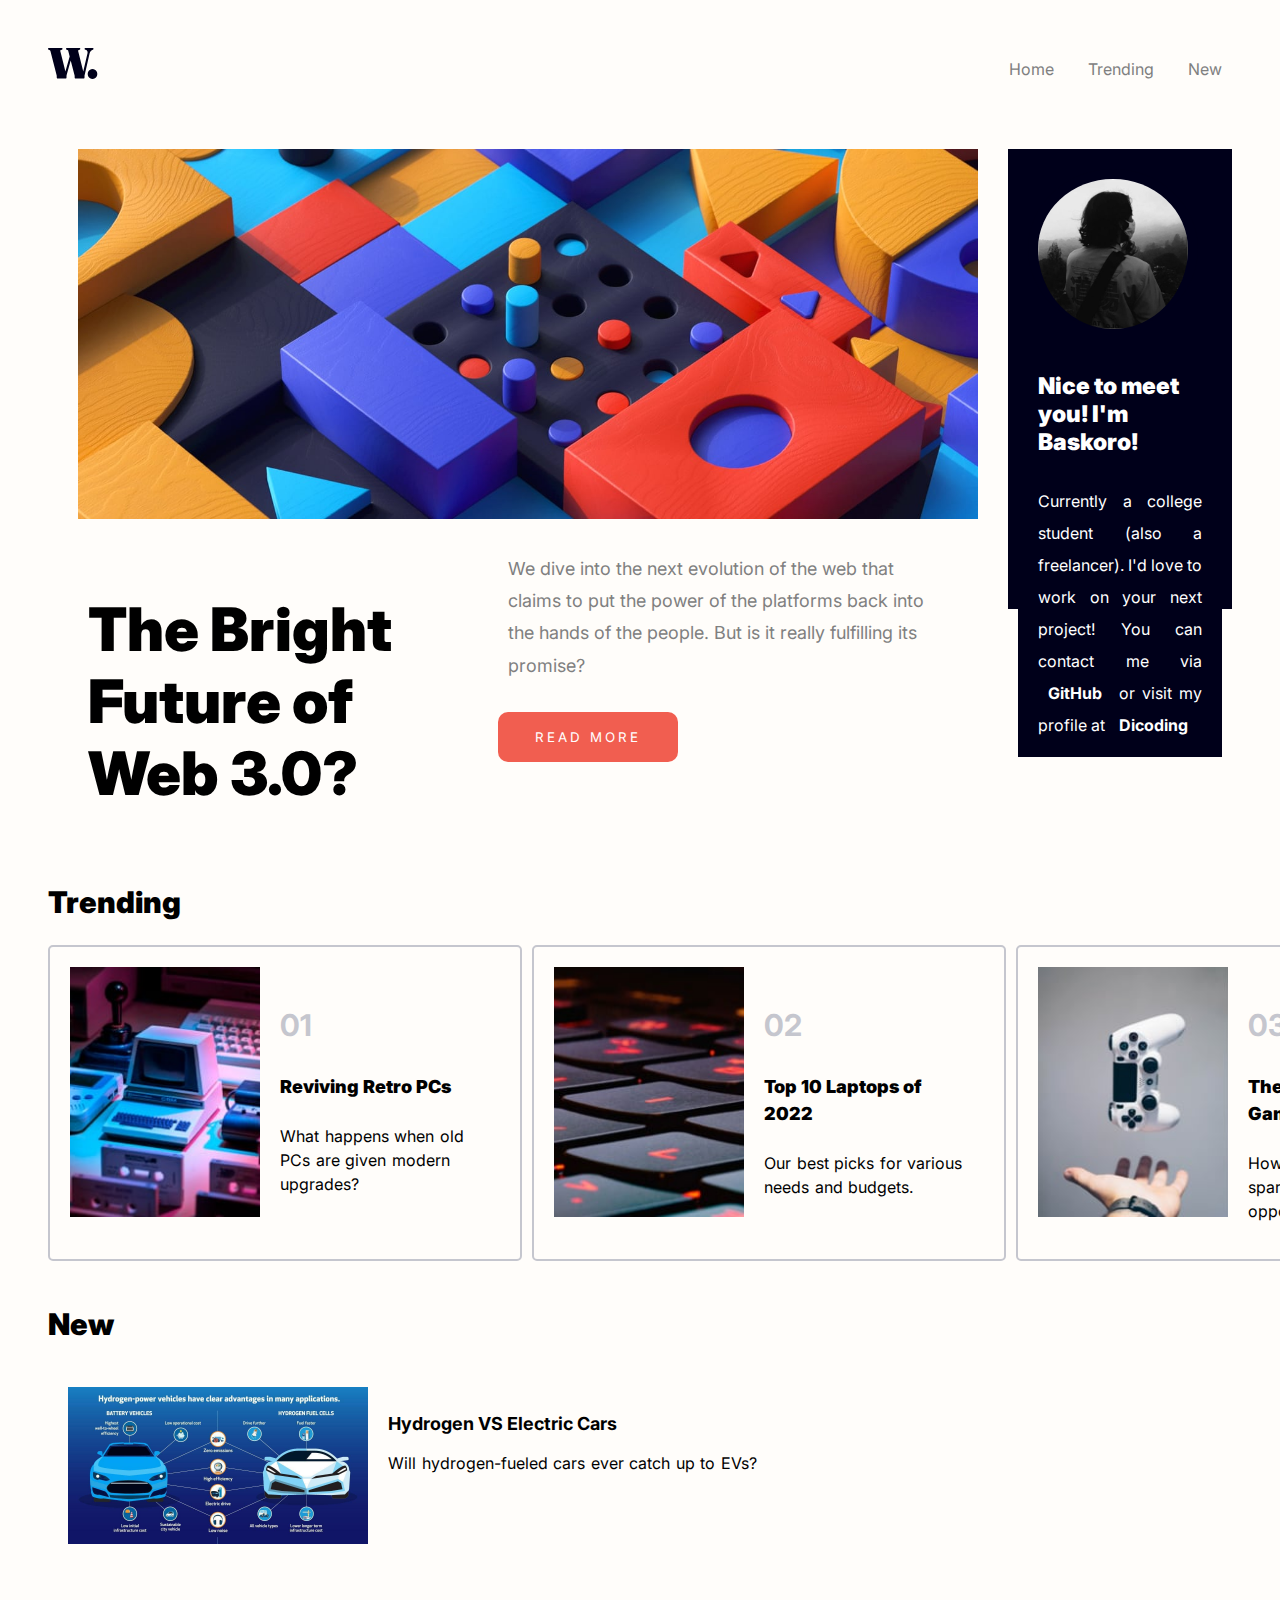
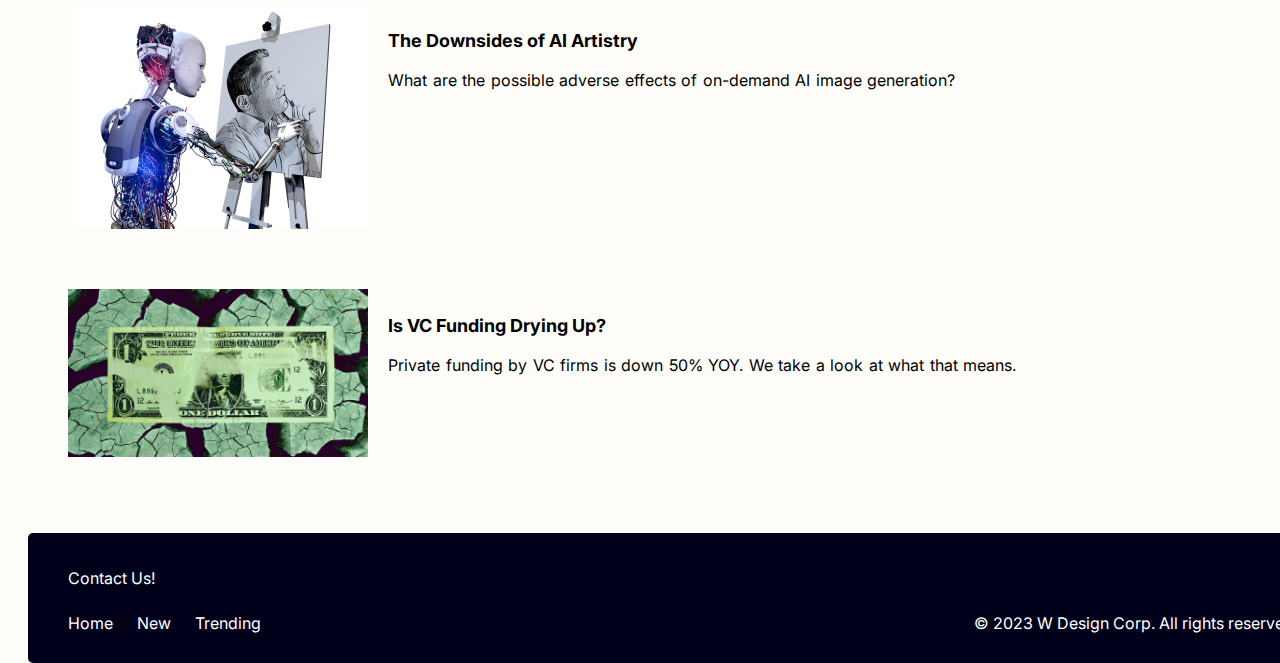
==== index.html @ 54cf7ea3 "first commit" ====
<!DOCTYPE html>
<html lang="en">
<head>
  <meta charset="UTF-8">
  <meta name="viewport" content="width=device-width, initial-scale=1.0">

  <link rel="stylesheet" href="./style.css">
  <link rel="icon" type="image/png" sizes="32x32" href="./assets/images/favicon-32x32.png">
  <link href="https://fonts.googleapis.com/css2?family=Inter:wght@100;200;300;400;500;600;700;800;900&display=swap" rel="stylesheet">
  
  <title>News Homepage</title>
</head>
<body>

  <header>
    <img src="assets\images\logo.svg" alt="Logo for company">
    <nav>
      <a href="#">Home</a>
      <a href="#trendingArticleSection">Trending</a>
      <a href="#newArticleSection">New</a>
    </nav>
  </header>

  <main>
    <div class="topContent">
      <article class="featuredArticle">
        <div class="featuredArticleUpper">
          <img src="assets\images\image-web-3-desktop.jpg" alt="">
        </div>
        <div class="featuredArticleBottom">
          <div class="featuredArticleLeft">
            <h1>The Bright Future of Web 3.0?</h1>
          </div>
  
          <div class="featuredArticleRight">
            <span>
              We dive into the next evolution of the web that claims to put the power of the platforms back into the hands of the people. 
              But is it really fulfilling its promise?
            </span>
          
            <button class="readButton">
              READ MORE
            </button>
          </div>
        </div>
      </article>

      <aside>
        <div class="asidePicture">
          <img src="assets\images\S__3481602.jpg" alt="">
        </div>
        <div class="asideDesc">
          <h2>Nice to meet you! I'm Baskoro!</h2>
          <p>
            Currently a college student (also a freelancer). I'd love to work on your next project!
            You can contact me via <a href="/">GitHub</a> or visit my profile at <a href="https://www.dicoding.com/users/adiwicaksono/academies">Dicoding</a>
          </p>
        </div>
      </aside>
    </div>

    <h2 id="trendingArticleSection">Trending</h2>
    <div id="trendingArticle">
      <div class="trendingContent">
        <img src="assets\images\image-retro-pcs.jpg" alt="" class="trendingContentPic">
        <div class="trendingContentDesc">
          <p class="articleNumber">01</p>
          <h4 class="articleTitle">Reviving Retro PCs</h4>
          <p class="articleDesc">
            What happens when old PCs are given modern upgrades?
          </p>
        </div>
      </div>
        
      <div class="trendingContent">
        <img src="assets\images\image-top-laptops.jpg" alt="" class="trendingContentPic">
        <div class="trendingContentDesc">
          <p class="articleNumber">02</p>
          <h4 class="articleTitle">Top 10 Laptops of 2022</h4>
          <p class="articleDesc">
            Our best picks for various needs and budgets.
          </p>
        </div>
      </div>
        
      <div class="trendingContent">
        <img src="assets\images\image-gaming-growth.jpg" alt="" class="trendingContentPic">
        <div class="trendingContentDesc">
          <p class="articleNumber">03</p>
          <h4 class="articleTitle">The Growth of Gaming</h4>
          <p class="articleDesc">How the pandemic has sparked fresh opportunities.</p>
        </div>
      </div>
    </div>
  
    <h2 id="newArticleSection">New</h2>
    <div id="newArticle">
      <div class="newContent">
        <img src="assets\images\hydro-el-car.jpg" alt="" class="newContentImg">
        <div class="newContentDesc">
          <h4 class="articleTitle">Hydrogen VS Electric Cars</h4>
          <p class="articleDesc">
            Will hydrogen-fueled cars ever catch up to EVs?
          </p> 
        </div>
      </div>
  
      <div class="newContent">
        <img src="assets\images\ai-art.jpg" alt="" class="newContentImg">
        <div class="newContentDesc">
          <h4 class="articleTitle">The Downsides of AI Artistry</h4>
          <p class="articleDesc">
            What are the possible adverse effects of on-demand AI image generation?
          </p>
        </div>
      </div>
       
      <div class="newContent">
        <img src="assets\images\vc-fund.jpg" alt="" class="newContentImg">
        <div class="newContentDesc">
          <h4 class="articleTitle">Is VC Funding Drying Up?</h4>
          <p class="articleDesc">
            Private funding by VC firms is down 50% YOY. We take a look at what that means.
          </p>
        </div>
      </div>
    </div>
  </main>

  <footer>
    <div class="footerUpper">
      <span>Contact Us!</span>
    </div>
    
    <div class="footerBottom">
      <nav>
        <a href="/">Home</a>
        <a href="/">New</a>
        <a href="/">Trending</a>
      </nav>

      <span>&#169; 2023 W Design Corp. All rights reserved.</span>
    </div>
  </footer>
</body>
</html>
---- style.css ----
* {
  max-width: 1440px;
  max-height: 1024px;
  padding: 10px 10px 0 10px;
  background-color: hsl(36, 100%, 99%);
  font-family: "Inter";
}

header {
  display: flex;
  justify-content: space-between;
  align-items: flex-end;
  margin-bottom: 20px;
}
header img {
  width: 50px;
  object-fit: cover;
  cursor: pointer;
}
header nav {
  font-weight: bold;
}
header nav a {
  margin-left: 10px;
  text-decoration: none;
  font-weight: 400;
  color: gray;
}
header nav a:hover {
  color: hsl(5, 85%, 63%);
}

main .topContent {
  display: flex;
}
main .topContent .featuredArticle {
  display: flex;
  flex-direction: column;
}
main .topContent .featuredArticle img {
  width: 900px;
  object-fit: cover;
}
main .topContent .featuredArticle .featuredArticleBottom {
  display: flex;
}
main .topContent .featuredArticle .featuredArticleBottom .featuredArticleLeft {
  width: 400px;
}
main .topContent .featuredArticle .featuredArticleBottom .featuredArticleLeft h1 {
  font-weight: 900;
  font-size: 60px;
  line-height: 1.2;
}
main .topContent .featuredArticle .featuredArticleBottom .featuredArticleRight {
  display: flex;
  flex-direction: column;
  width: 450px;
}
main .topContent .featuredArticle .featuredArticleBottom .featuredArticleRight span {
  font-weight: 400;
  line-height: 1.8;
  font-size: 18px;
  color: gray;
}
main .topContent .featuredArticle .featuredArticleBottom .featuredArticleRight button {
  margin-top: 30px;
  padding: 0;
  border: none;
  background-color: hsl(5, 85%, 63%);
  width: 180px;
  height: 50px;
  text-align: center;
  letter-spacing: 3px;
  display: inline-block;
  cursor: pointer;
  border-radius: 10px;
  color: white;
}
main .topContent .featuredArticle .featuredArticleBottom .featuredArticleRight button:hover {
  background-color: black;
}
main .topContent aside {
  margin-top: 30px;
  width: 450px;
  height: 450px;
  background-color: hsl(240, 100%, 5%);
  display: flex;
  flex-direction: column;
}
main .topContent aside .asidePicture {
  background-color: inherit;
}
main .topContent aside .asidePicture img {
  width: 150px;
  border-radius: 50%;
  object-fit: fill;
  background-color: inherit;
}
main .topContent aside .asideDesc {
  background-color: inherit;
}
main .topContent aside .asideDesc h2 {
  background-color: inherit;
  font-size: 23px;
  color: white;
}
main .topContent aside .asideDesc p {
  line-height: 2;
  background-color: inherit;
  color: white;
  text-align: justify;
}
main .topContent aside .asideDesc p a {
  background-color: inherit;
  color: white;
  text-decoration: none;
  font-weight: 700;
}
main .topContent aside .asideDesc p a:hover {
  color: hsl(35, 77%, 62%);
}
main h2 {
  font-weight: 900;
  font-size: 30px;
}
main #trendingArticle {
  display: flex;
  position: relative;
  top: -10px;
}
main #trendingArticle .trendingContent {
  display: flex;
  border: 2px solid hsl(233, 8%, 79%);
  cursor: pointer;
  border-radius: 5px;
  margin-right: 10px;
}
main #trendingArticle .trendingContent .trendingContentPic {
  width: 190px;
  height: 250px;
  object-fit: cover;
  position: relative;
  z-index: 10;
}
main #trendingArticle .trendingContent .trendingContentDesc {
  position: relative;
  left: -10px;
  z-index: 2;
}
main #trendingArticle .trendingContent .trendingContentDesc .articleNumber {
  color: hsl(233, 8%, 79%);
  font-weight: 700;
  font-size: 30px;
}
main #trendingArticle .trendingContent .trendingContentDesc .articleTitle {
  position: inherit;
  top: -10px;
  z-index: 1;
  font-weight: 900;
  font-size: 18px;
  width: 200px;
  line-height: 1.5;
}
main #trendingArticle .trendingContent .trendingContentDesc .articleDesc {
  position: inherit;
  top: -20px;
  z-index: 0;
  line-height: 1.5;
  word-spacing: 1.5px;
}
main #trendingArticle .trendingContent:hover {
  border-radius: 10px;
  -webkit-box-shadow: 0px 2px 11px 0px hsl(236, 13%, 42%);
  box-shadow: 0px 2px 11px 0px hsl(236, 13%, 42%);
  background-color: #dcedfb;
}
main #trendingArticle .trendingContent:hover .trendingContentPic {
  background-color: inherit;
}
main #trendingArticle .trendingContent:hover .trendingContentDesc {
  background-color: inherit;
}
main #trendingArticle .trendingContent:hover .trendingContentDesc .articleNumber {
  background-color: inherit;
}
main #trendingArticle .trendingContent:hover .trendingContentDesc .articleTitle {
  color: hsl(5, 85%, 63%);
  background-color: inherit;
}
main #trendingArticle .trendingContent:hover .trendingContentDesc .articleDesc {
  background-color: inherit;
}
main #newArticle {
  display: flex;
  flex-direction: column;
  position: relative;
  top: -10px;
}
main #newArticle .newContent {
  display: flex;
  margin-bottom: 20px;
  padding-bottom: 20px;
  cursor: pointer;
}
main #newArticle .newContent .newContentImg {
  width: 300px;
  object-fit: cover;
}
main #newArticle .newContent .newContentDesc {
  position: relative;
  left: -10px;
  z-index: 2;
}
main #newArticle .newContent .newContentDesc .articleTitle {
  position: inherit;
  top: -10px;
  z-index: 1;
  font-weight: 700;
  font-size: 18px;
  width: 300px;
  line-height: 1.5;
}
main #newArticle .newContent .newContentDesc .articleDesc {
  position: inherit;
  top: -30px;
  z-index: 0;
  line-height: 1.5;
  word-spacing: 1.5px;
}
main #newArticle .newContent:hover {
  border-radius: 10px;
  -webkit-box-shadow: 0px 2px 11px 0px hsl(236, 7%, 48%);
  box-shadow: 0px 2px 11px 0px hsl(236, 7%, 48%);
  background-color: hsl(240, 100%, 98%);
}
main #newArticle .newContent:hover .newContentImg {
  background-color: inherit;
}
main #newArticle .newContent:hover .newContentDesc {
  background-color: inherit;
}
main #newArticle .newContent:hover .newContentDesc .articleNumber {
  background-color: inherit;
}
main #newArticle .newContent:hover .newContentDesc .articleTitle {
  color: hsl(5, 85%, 63%);
  background-color: inherit;
}
main #newArticle .newContent:hover .newContentDesc .articleDesc {
  background-color: inherit;
}

footer {
  width: 100vw;
  position: relative;
  top: 1000px;
  background-color: hsl(240, 100%, 5%);
  border-radius: 5px;
  display: flex;
  flex-direction: column;
  padding-bottom: 30px;
}
footer .footerUpper {
  background-color: inherit;
  display: flex;
  justify-content: space-between;
}
footer .footerUpper span {
  background-color: inherit;
  color: white;
  text-align: center;
  margin: 5px 10px;
}
footer .footerBottom {
  background-color: inherit;
  display: flex;
  justify-content: space-between;
}
footer .footerBottom nav {
  background-color: inherit;
}
footer .footerBottom nav a {
  background-color: inherit;
  color: white;
  text-decoration: none;
}
footer .footerBottom nav a:hover {
  color: hsl(5, 85%, 63%);
}
footer .footerBottom span {
  background-color: inherit;
  color: white;
}
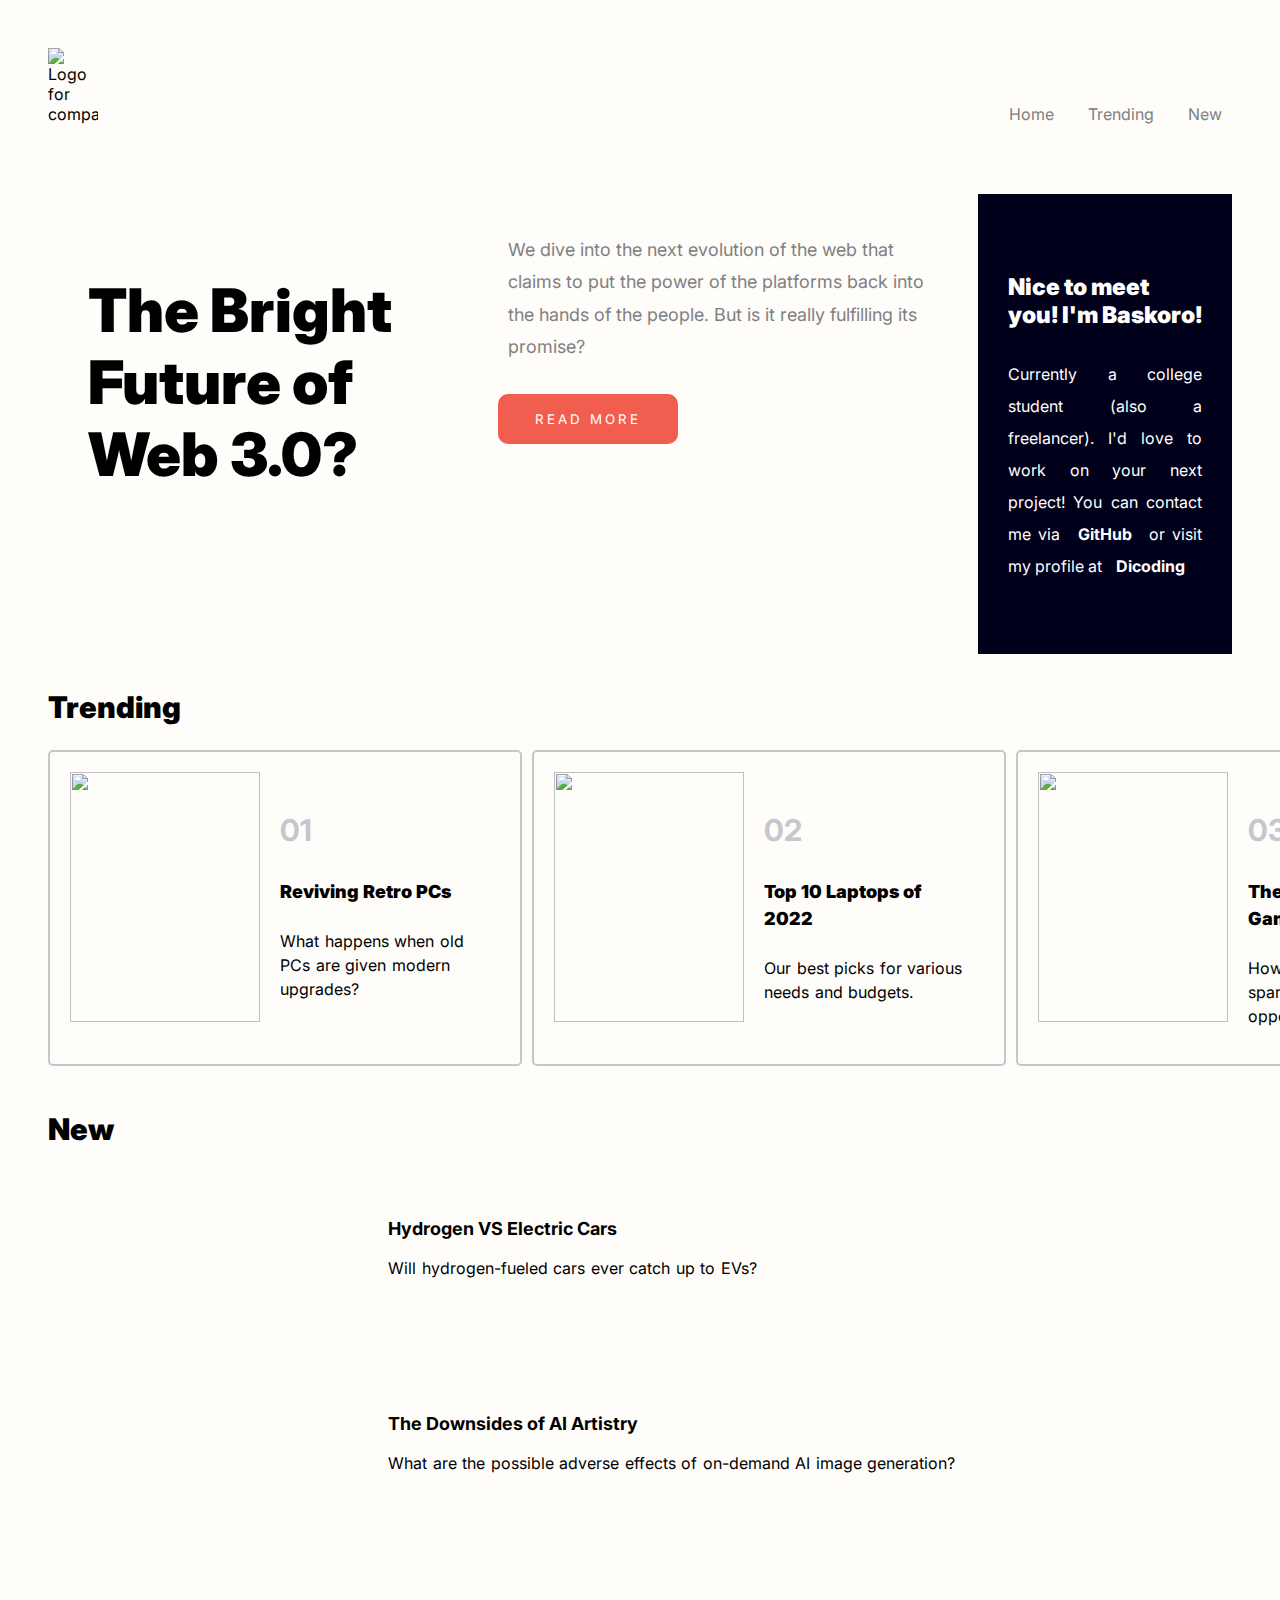
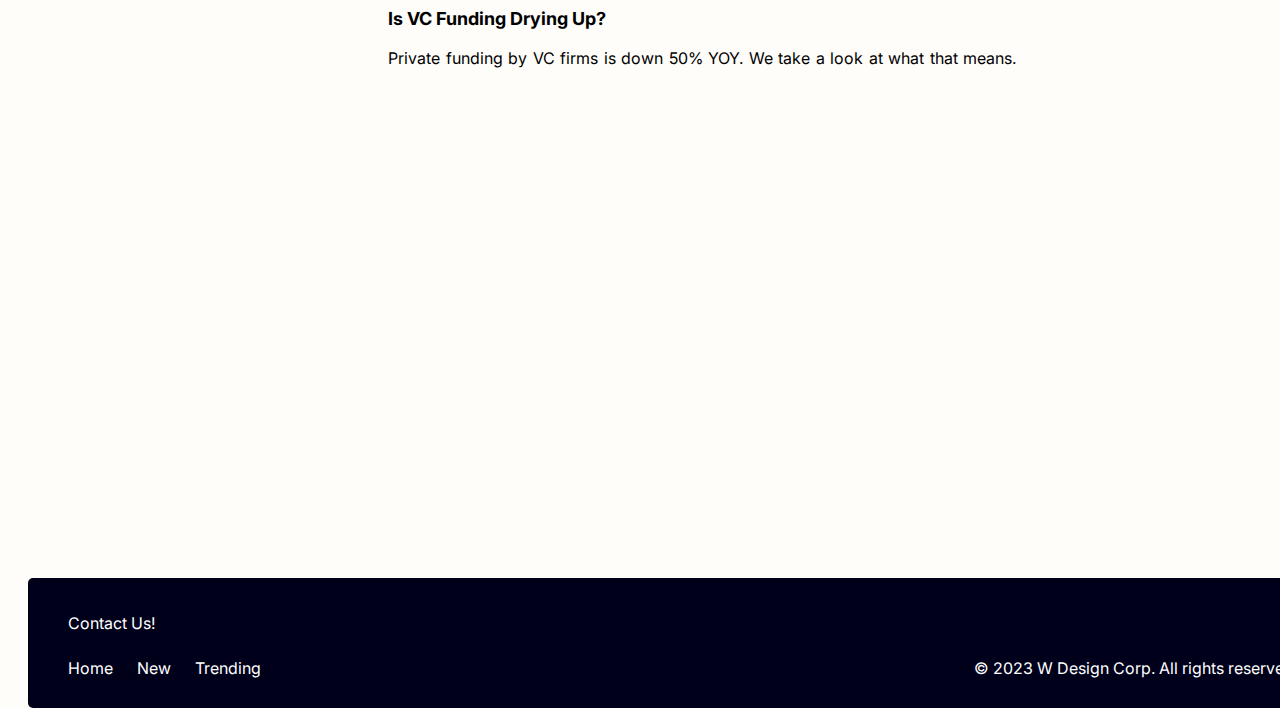
==== commit 34e7dd05: "change filepath to get from gcs" ====
--- a/index.html
+++ b/index.html
@@ -13,7 +13,7 @@
 <body>
 
   <header>
-    <img src="assets\images\logo.svg" alt="Logo for company">
+    <img src="https://storage.googleapis.com/news-homepage-bucket/assets/images/logo.svg" alt="Logo for company">
     <nav>
       <a href="#">Home</a>
       <a href="#trendingArticleSection">Trending</a>
@@ -25,7 +25,7 @@
     <div class="topContent">
       <article class="featuredArticle">
         <div class="featuredArticleUpper">
-          <img src="assets\images\image-web-3-desktop.jpg" alt="">
+          <img src="https://storage.googleapis.com/news-homepage-bucket/assets/images/image-web-3-desktop.jpg" alt="">
         </div>
         <div class="featuredArticleBottom">
           <div class="featuredArticleLeft">
@@ -47,7 +47,7 @@
 
       <aside>
         <div class="asidePicture">
-          <img src="assets\images\S__3481602.jpg" alt="">
+          <img src="https://storage.googleapis.com/news-homepage-bucket/assets/images/S__3481602.jpg" alt="">
         </div>
         <div class="asideDesc">
           <h2>Nice to meet you! I'm Baskoro!</h2>
@@ -62,7 +62,7 @@
     <h2 id="trendingArticleSection">Trending</h2>
     <div id="trendingArticle">
       <div class="trendingContent">
-        <img src="assets\images\image-retro-pcs.jpg" alt="" class="trendingContentPic">
+        <img src="https://storage.googleapis.com/news-homepage-bucket/assets/images/image-retro-pcs.jpg" alt="" class="trendingContentPic">
         <div class="trendingContentDesc">
           <p class="articleNumber">01</p>
           <h4 class="articleTitle">Reviving Retro PCs</h4>
@@ -73,7 +73,7 @@
       </div>
         
       <div class="trendingContent">
-        <img src="assets\images\image-top-laptops.jpg" alt="" class="trendingContentPic">
+        <img src="https://storage.googleapis.com/news-homepage-bucket/assets/images/image-retro-pcs.jpg" alt="" class="trendingContentPic">
         <div class="trendingContentDesc">
           <p class="articleNumber">02</p>
           <h4 class="articleTitle">Top 10 Laptops of 2022</h4>
@@ -84,7 +84,7 @@
       </div>
         
       <div class="trendingContent">
-        <img src="assets\images\image-gaming-growth.jpg" alt="" class="trendingContentPic">
+        <img src="https://storage.googleapis.com/news-homepage-bucket/assets/images/image-gaming-growth.jpg" alt="" class="trendingContentPic">
         <div class="trendingContentDesc">
           <p class="articleNumber">03</p>
           <h4 class="articleTitle">The Growth of Gaming</h4>
@@ -96,7 +96,7 @@
     <h2 id="newArticleSection">New</h2>
     <div id="newArticle">
       <div class="newContent">
-        <img src="assets\images\hydro-el-car.jpg" alt="" class="newContentImg">
+        <img src="https://storage.googleapis.com/news-homepage-bucket/assets/images/hydro-el-car.jpg" alt="" class="newContentImg">
         <div class="newContentDesc">
           <h4 class="articleTitle">Hydrogen VS Electric Cars</h4>
           <p class="articleDesc">
@@ -106,7 +106,7 @@
       </div>
   
       <div class="newContent">
-        <img src="assets\images\ai-art.jpg" alt="" class="newContentImg">
+        <img src="https://storage.googleapis.com/news-homepage-bucket/assets/images/ai-art.jpg" alt="" class="newContentImg">
         <div class="newContentDesc">
           <h4 class="articleTitle">The Downsides of AI Artistry</h4>
           <p class="articleDesc">
@@ -116,7 +116,7 @@
       </div>
        
       <div class="newContent">
-        <img src="assets\images\vc-fund.jpg" alt="" class="newContentImg">
+        <img src="https://storage.googleapis.com/news-homepage-bucket/assets/images/vc-fund.jpg" alt="" class="newContentImg">
         <div class="newContentDesc">
           <h4 class="articleTitle">Is VC Funding Drying Up?</h4>
           <p class="articleDesc">
